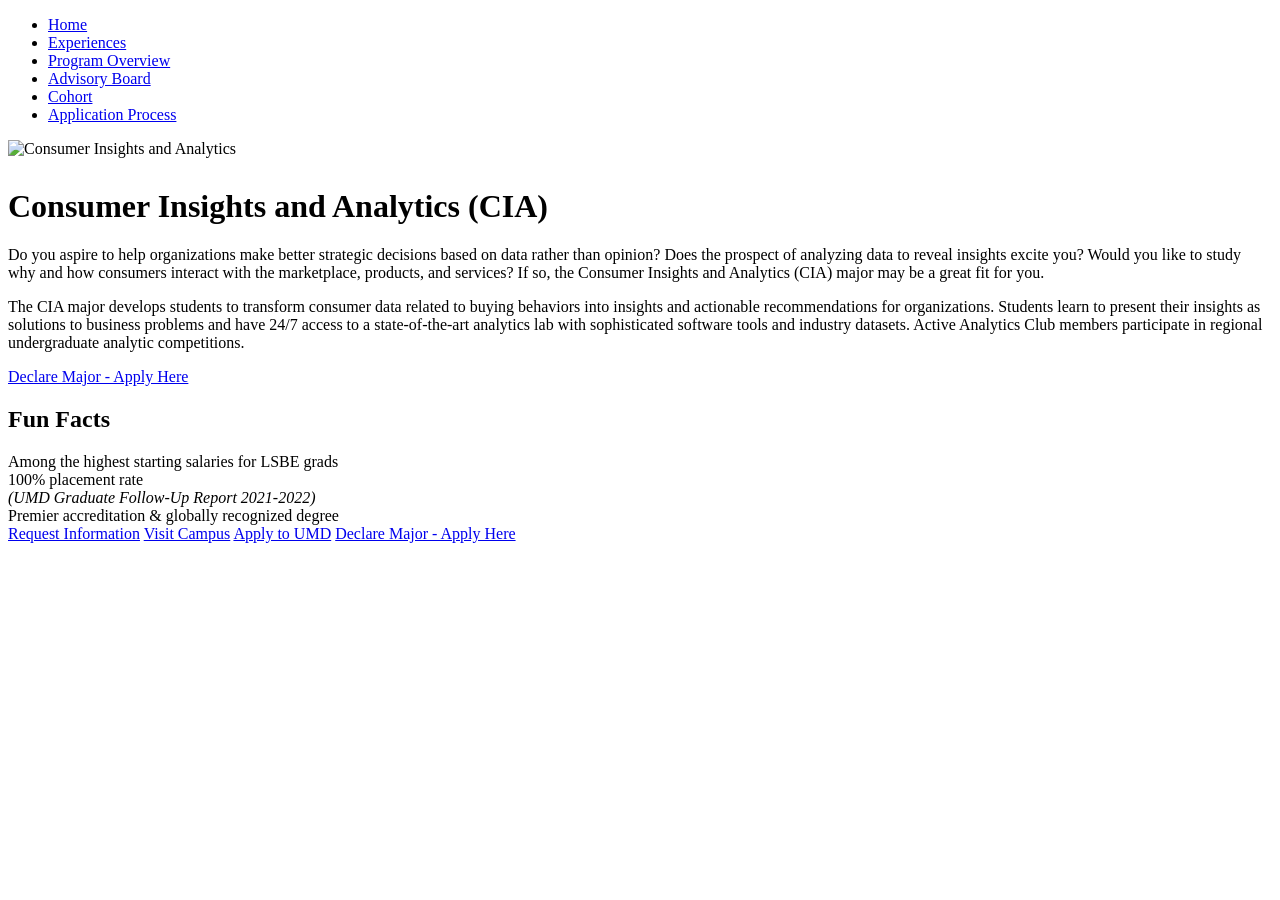
==== index.html @ 49638ec2 "Add files via upload added index.html" ====
<!DOCTYPE html>
<html lang="en">
<head>
    <meta charset="UTF-8">
    <meta name="viewport" content="width=device-width, initial-scale=1.0">
    <title>Consumer Insights and Analytics | Home</title>
    <link rel="stylesheet" href="style.css">
</head>
<body>

    <header>
        <nav>
            <ul>
                <li><a href="home.html">Home</a></li>
                <li><a href="experiences.html">Experiences</a></li>
                <li><a href="overview.html">Program Overview</a></li>
                <li><a href="advisory.html">Advisory Board</a></li>
                <li><a href="cohort.html">Cohort</a></li>
                <li><a href="apply.html">Application Process</a></li>
            </ul>
        </nav>
    </header>

    <main>
        <img src="mis%20pics/cia_major_main%20image.jpg" alt="Consumer Insights and Analytics" style="width: 100%; height: auto; display: block; margin-bottom: 30px;">
        <h1>Consumer Insights and Analytics (CIA)</h1>
        <p>Do you aspire to help organizations make better strategic decisions based on data rather than opinion? Does the prospect of analyzing data to reveal insights excite you? Would you like to study why and how consumers interact with the marketplace, products, and services? If so, the Consumer Insights and Analytics (CIA) major may be a great fit for you.</p>

        <p>The CIA major develops students to transform consumer data related to buying behaviors into insights and actionable recommendations for organizations. Students learn to present their insights as solutions to business problems and have 24/7 access to a state-of-the-art analytics lab with sophisticated software tools and industry datasets. Active Analytics Club members participate in regional undergraduate analytic competitions.</p>

        <a href="apply.html" class="cta-button-large">Declare Major - Apply Here</a>

        <h2>Fun Facts</h2>
        <div class="fun-facts-container">
            <div class="fun-fact-box">
                Among the highest starting salaries for LSBE grads
            </div>
            <div class="fun-fact-box">
                100% placement rate<br><em>(UMD Graduate Follow-Up Report 2021-2022)</em>
            </div>
            <div class="fun-fact-box">
                Premier accreditation & globally recognized degree
            </div>
        </div>
    </main>

    <footer>
        <div class="footer-links">
            <a href="#">Request Information</a>
            <a href="#">Visit Campus</a>
            <a href="#">Apply to UMD</a>
            <a href="apply.html">Declare Major - Apply Here</a>
        </div>
    </footer>

</body>
</html>
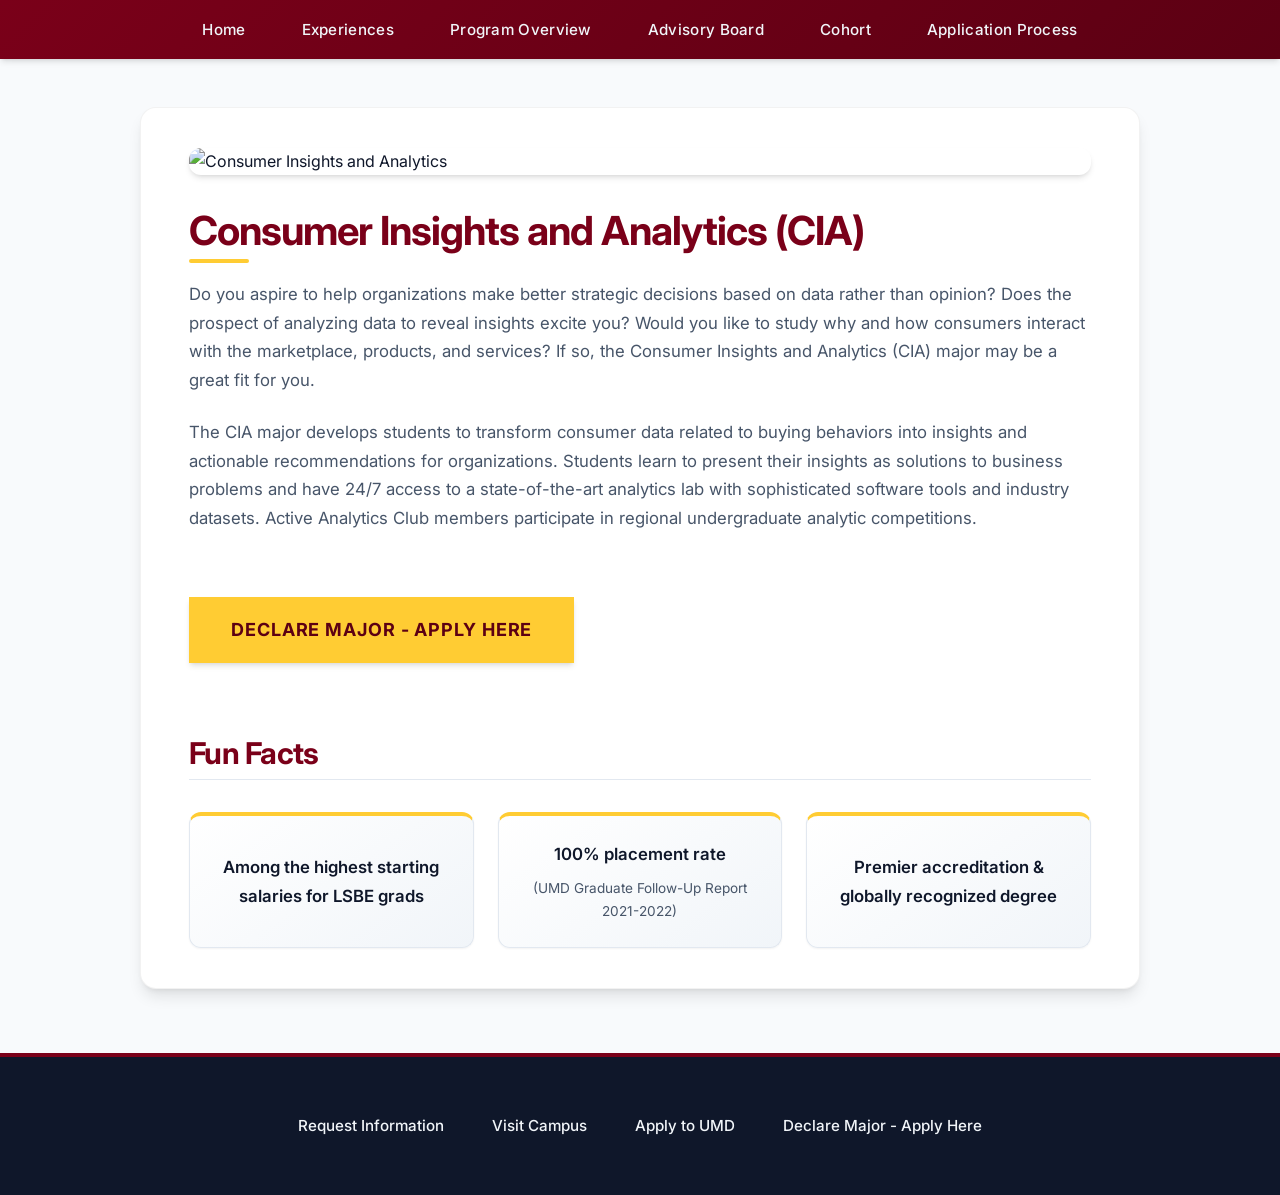
==== commit 0039d4ce: "Update index.html" ====
--- a/index.html
+++ b/index.html
@@ -11,7 +11,7 @@
     <header>
         <nav>
             <ul>
-                <li><a href="home.html">Home</a></li>
+                <li><a href="index.html">Home</a></li>
                 <li><a href="experiences.html">Experiences</a></li>
                 <li><a href="overview.html">Program Overview</a></li>
                 <li><a href="advisory.html">Advisory Board</a></li>
@@ -54,4 +54,4 @@
     </footer>
 
 </body>
-</html>+</html>
--- a/style.css
+++ b/style.css
@@ -0,0 +1,344 @@
+/* style.css */
+@import url('https://fonts.googleapis.com/css2?family=Inter:wght@300;400;500;600;700&family=JetBrains+Mono:wght@400;700&display=swap');
+
+:root {
+    /* UMD Official Colors (Minnesota Duluth - LSBE) */
+    --umd-maroon: #7A0019;
+    --umd-maroon-dark: #5c0013;
+    --umd-gold: #FFCC33;
+    --umd-gold-light: #ffe066;
+    --umd-gold-dark: #e6b800;
+
+    /* Tech & Modern Theme Colors */
+    --bg-page: #f8fafc;
+    --bg-card: #ffffff;
+    --bg-nav: rgba(122, 0, 25, 0.95);
+    /* Glossy Maroon */
+
+    --text-main: #0f172a;
+    --text-muted: #475569;
+    --text-light: #f1f5f9;
+
+    --border-subtle: #e2e8f0;
+    --border-accent: #cbd5e1;
+
+    /* Tech Aesthetics */
+    --shadow-sm: 0 1px 2px 0 rgb(0 0 0 / 0.05);
+    --shadow-md: 0 4px 6px -1px rgb(0 0 0 / 0.1), 0 2px 4px -2px rgb(0 0 0 / 0.1);
+    --shadow-lg: 0 10px 15px -3px rgb(0 0 0 / 0.1), 0 4px 6px -4px rgb(0 0 0 / 0.1);
+    --shadow-glow: 0 0 15px rgba(255, 204, 51, 0.4);
+
+    --radius-sm: 0.375rem;
+    --radius-md: 0.75rem;
+    --radius-lg: 1rem;
+
+    --transition-fast: 150ms cubic-bezier(0.4, 0, 0.2, 1);
+    --transition-smooth: 300ms cubic-bezier(0.4, 0, 0.2, 1);
+}
+
+* {
+    box-sizing: border-box;
+}
+
+body {
+    font-family: 'Inter', system-ui, -apple-system, sans-serif;
+    margin: 0;
+    padding: 0;
+    color: var(--text-main);
+    background-color: var(--bg-page);
+    line-height: 1.7;
+    -webkit-font-smoothing: antialiased;
+    -moz-osx-font-smoothing: grayscale;
+}
+
+/* Typography Enhancements */
+h1,
+h2,
+h3,
+h4,
+h5 {
+    color: var(--umd-maroon);
+    font-weight: 700;
+    line-height: 1.2;
+    margin-top: 2rem;
+    margin-bottom: 1rem;
+    letter-spacing: -0.025em;
+}
+
+h1 {
+    font-size: 2.5rem;
+    position: relative;
+    padding-bottom: 0.5rem;
+}
+
+h1::after {
+    content: '';
+    position: absolute;
+    bottom: 0;
+    left: 0;
+    width: 60px;
+    height: 4px;
+    background-color: var(--umd-gold);
+    border-radius: 2px;
+}
+
+h2 {
+    font-size: 1.875rem;
+    border-bottom: 1px solid var(--border-subtle);
+    padding-bottom: 0.5rem;
+}
+
+p {
+    color: var(--text-muted);
+    font-size: 1.05rem;
+    margin-bottom: 1.5rem;
+}
+
+a {
+    color: var(--umd-maroon);
+    text-decoration: none;
+    transition: color var(--transition-fast);
+}
+
+a:hover {
+    color: var(--umd-gold-dark);
+}
+
+/* Navigation Bar */
+header {
+    background-color: var(--umd-maroon);
+    background: linear-gradient(135deg, var(--umd-maroon) 0%, var(--umd-maroon-dark) 100%);
+    position: sticky;
+    top: 0;
+    width: 100%;
+    z-index: 1000;
+    box-shadow: var(--shadow-md);
+    padding: 1rem 0;
+    backdrop-filter: blur(10px);
+}
+
+nav ul {
+    list-style: none;
+    margin: 0;
+    padding: 0;
+    display: flex;
+    justify-content: center;
+    gap: 1.5rem;
+    flex-wrap: wrap;
+    max-width: 1200px;
+    margin: 0 auto;
+}
+
+nav a {
+    color: var(--text-light);
+    text-decoration: none;
+    font-weight: 500;
+    font-size: 0.95rem;
+    padding: 0.5rem 1rem;
+    border-radius: var(--radius-sm);
+    transition: all var(--transition-fast);
+    position: relative;
+    letter-spacing: 0.02em;
+}
+
+nav a::before {
+    content: '';
+    position: absolute;
+    top: 0;
+    left: 0;
+    width: 100%;
+    height: 100%;
+    background: rgba(255, 255, 255, 0.1);
+    border-radius: var(--radius-sm);
+    opacity: 0;
+    transform: scale(0.95);
+    transition: all var(--transition-fast);
+}
+
+nav a:hover::before {
+    opacity: 1;
+    transform: scale(1);
+}
+
+nav a:hover {
+    color: var(--umd-gold);
+}
+
+/* Main Content Container */
+main {
+    max-width: 1000px;
+    margin: 3rem auto;
+    padding: 2.5rem 3rem;
+    background: var(--bg-card);
+    border-radius: var(--radius-lg);
+    box-shadow: var(--shadow-lg);
+    border: 1px solid rgba(0, 0, 0, 0.05);
+}
+
+/* Image Styling */
+img {
+    border-radius: var(--radius-md);
+    box-shadow: var(--shadow-md);
+    transition: transform var(--transition-smooth);
+}
+
+img:hover {
+    transform: translateY(-2px);
+    box-shadow: var(--shadow-lg);
+}
+
+/* Lists */
+main ul,
+main ol {
+    color: var(--text-muted);
+    padding-left: 1.5rem;
+    margin-bottom: 1.5rem;
+    font-size: 1.05rem;
+}
+
+main li {
+    margin-bottom: 0.5rem;
+}
+
+main li::marker {
+    color: var(--umd-maroon);
+    font-weight: bold;
+}
+
+/* Buttons and Links */
+.cta-button-large {
+    display: inline-flex;
+    align-items: center;
+    justify-content: center;
+    width: max-content;
+    margin: 2.5rem auto;
+    padding: 1rem 2.5rem;
+    background-color: var(--umd-gold);
+    color: var(--umd-maroon-dark);
+    font-size: 1.125rem;
+    font-weight: 700;
+    border-radius: var(--radius-full);
+    text-transform: uppercase;
+    letter-spacing: 0.05em;
+    box-shadow: var(--shadow-md);
+    transition: all var(--transition-smooth);
+    border: 2px solid transparent;
+}
+
+.cta-button-large:hover {
+    background-color: var(--umd-gold-light);
+    color: var(--umd-maroon-dark);
+    transform: translateY(-2px);
+    box-shadow: var(--shadow-glow);
+    border-color: rgba(255, 255, 255, 0.5);
+}
+
+/* Fun Facts Boxes - Techy Dashboard Vibe */
+.fun-facts-container {
+    display: grid;
+    grid-template-columns: repeat(auto-fit, minmax(250px, 1fr));
+    gap: 1.5rem;
+    margin-top: 2rem;
+}
+
+.fun-fact-box {
+    background: linear-gradient(145deg, #ffffff, #f1f5f9);
+    color: var(--text-main);
+    padding: 1.5rem;
+    border-radius: var(--radius-md);
+    text-align: center;
+    font-weight: 600;
+    font-size: 1.05rem;
+    border: 1px solid var(--border-subtle);
+    border-top: 4px solid var(--umd-gold);
+    box-shadow: var(--shadow-sm);
+    transition: all var(--transition-smooth);
+    display: flex;
+    flex-direction: column;
+    justify-content: center;
+    min-height: 120px;
+}
+
+.fun-fact-box:hover {
+    transform: translateY(-4px);
+    box-shadow: var(--shadow-md);
+    border-color: var(--border-accent);
+}
+
+.fun-fact-box em {
+    font-size: 0.85rem;
+    color: var(--text-muted);
+    margin-top: 0.5rem;
+    font-weight: 400;
+    font-style: normal;
+}
+
+/* Footer Section */
+footer {
+    background-color: var(--text-main);
+    color: var(--text-light);
+    padding: 3rem 1.5rem;
+    text-align: center;
+    margin-top: 4rem;
+    border-top: 4px solid var(--umd-maroon);
+}
+
+.footer-links {
+    display: flex;
+    justify-content: center;
+    gap: 2rem;
+    flex-wrap: wrap;
+    max-width: 800px;
+    margin: 0 auto;
+}
+
+.footer-links a {
+    color: var(--text-light);
+    font-weight: 500;
+    font-size: 0.95rem;
+    padding: 0.5rem;
+    position: relative;
+}
+
+.footer-links a::after {
+    content: '';
+    position: absolute;
+    width: 0;
+    height: 2px;
+    bottom: 0;
+    left: 50%;
+    background-color: var(--umd-gold);
+    transition: all var(--transition-fast);
+    transform: translateX(-50%);
+}
+
+.footer-links a:hover {
+    color: var(--umd-gold);
+}
+
+.footer-links a:hover::after {
+    width: 100%;
+}
+
+/* Responsive adjustments */
+@media (max-width: 768px) {
+    main {
+        margin: 1rem;
+        padding: 1.5rem;
+    }
+
+    h1 {
+        font-size: 2rem;
+    }
+
+    .cta-button-large {
+        width: 100%;
+        text-align: center;
+    }
+
+    nav ul {
+        flex-direction: column;
+        align-items: center;
+        gap: 0.5rem;
+    }
+}
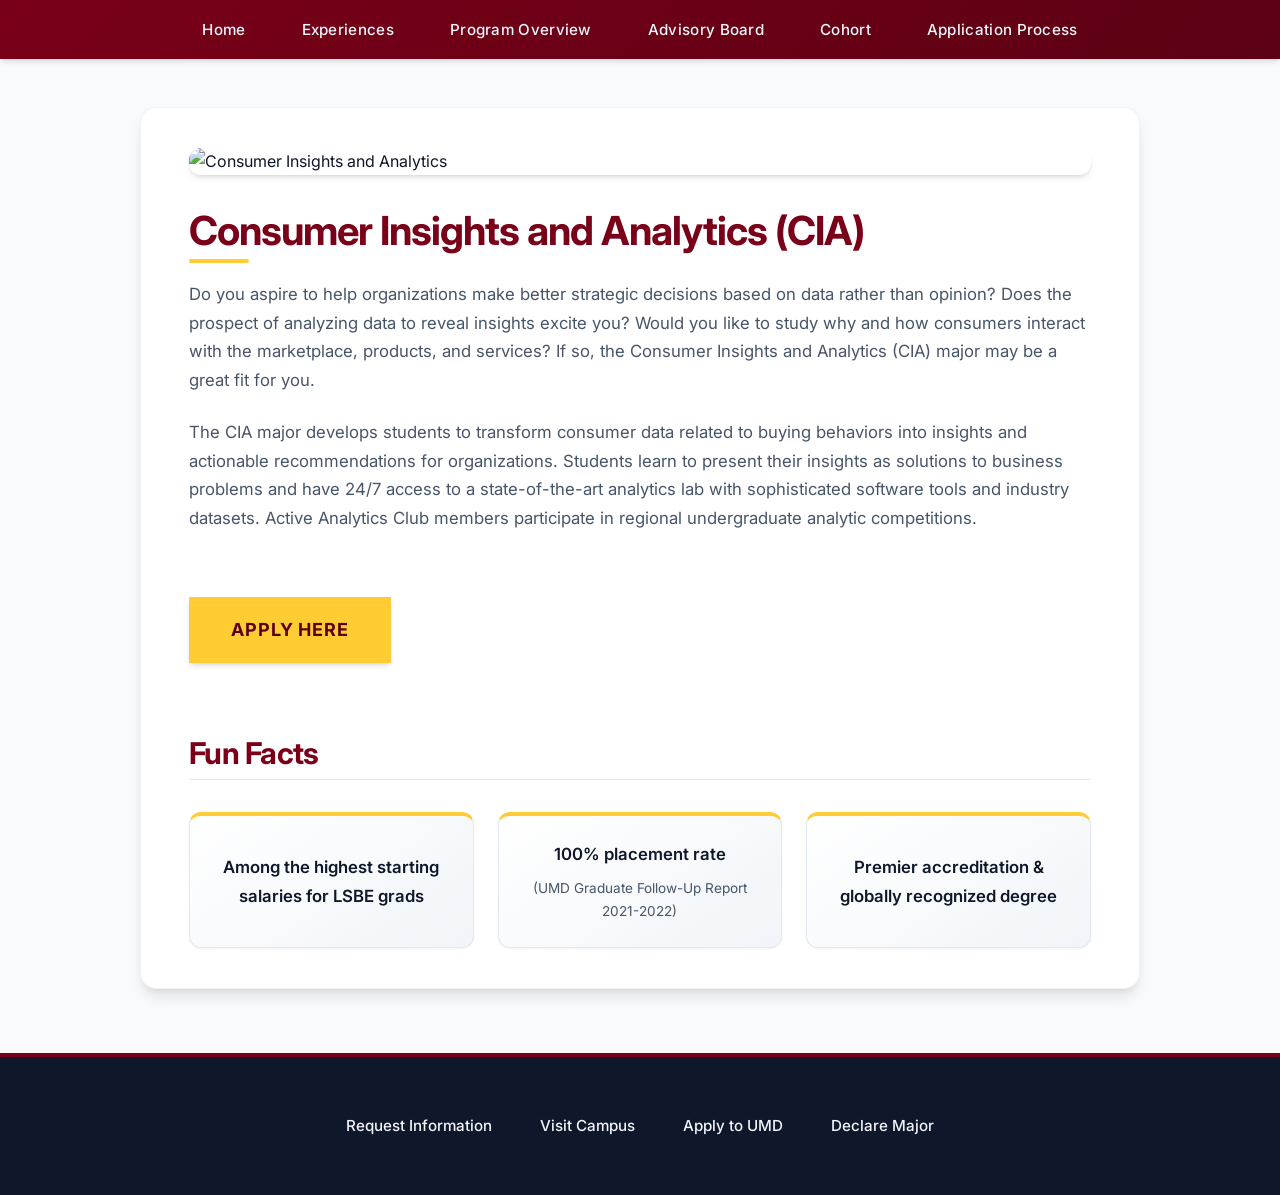
==== commit fe4a49c4: "Update index.html Fixed pic and added links" ====
--- a/index.html
+++ b/index.html
@@ -22,13 +22,13 @@
     </header>
 
     <main>
-        <img src="mis%20pics/cia_major_main%20image.jpg" alt="Consumer Insights and Analytics" style="width: 100%; height: auto; display: block; margin-bottom: 30px;">
+        <img src="cia_major_main_image.jpg" alt="Consumer Insights and Analytics" style="width: 100%; height: auto; display: block; margin-bottom: 30px;">
         <h1>Consumer Insights and Analytics (CIA)</h1>
         <p>Do you aspire to help organizations make better strategic decisions based on data rather than opinion? Does the prospect of analyzing data to reveal insights excite you? Would you like to study why and how consumers interact with the marketplace, products, and services? If so, the Consumer Insights and Analytics (CIA) major may be a great fit for you.</p>
 
         <p>The CIA major develops students to transform consumer data related to buying behaviors into insights and actionable recommendations for organizations. Students learn to present their insights as solutions to business problems and have 24/7 access to a state-of-the-art analytics lab with sophisticated software tools and industry datasets. Active Analytics Club members participate in regional undergraduate analytic competitions.</p>
 
-        <a href="apply.html" class="cta-button-large">Declare Major - Apply Here</a>
+        <a href="apply.html" class="cta-button-large">Apply Here</a>
 
         <h2>Fun Facts</h2>
         <div class="fun-facts-container">
@@ -46,10 +46,10 @@
 
     <footer>
         <div class="footer-links">
-            <a href="#">Request Information</a>
-            <a href="#">Visit Campus</a>
-            <a href="#">Apply to UMD</a>
-            <a href="apply.html">Declare Major - Apply Here</a>
+            <a href="https://docs.google.com/forms/d/e/1FAIpQLSdGFlZ5Pct2spmpvlr7gshom8lepN28_VdP9M4eAioVBNWOsg/viewform" target="_blank">Request Information</a>
+            <a href="https://admissions.d.umn.edu/visit" target="_blank">Visit Campus</a>
+            <a href="https://admissions.d.umn.edu/apply-1" target="_blank">Apply to UMD</a>
+            <a href="https://docs.google.com/forms/d/e/1FAIpQLScMb-9CyEAxSOWD8JF7c-GSHvv4RoPpMMa1xypDY2bROA9Qpg/viewform" target="_blank">Declare Major</a>
         </div>
     </footer>
 
